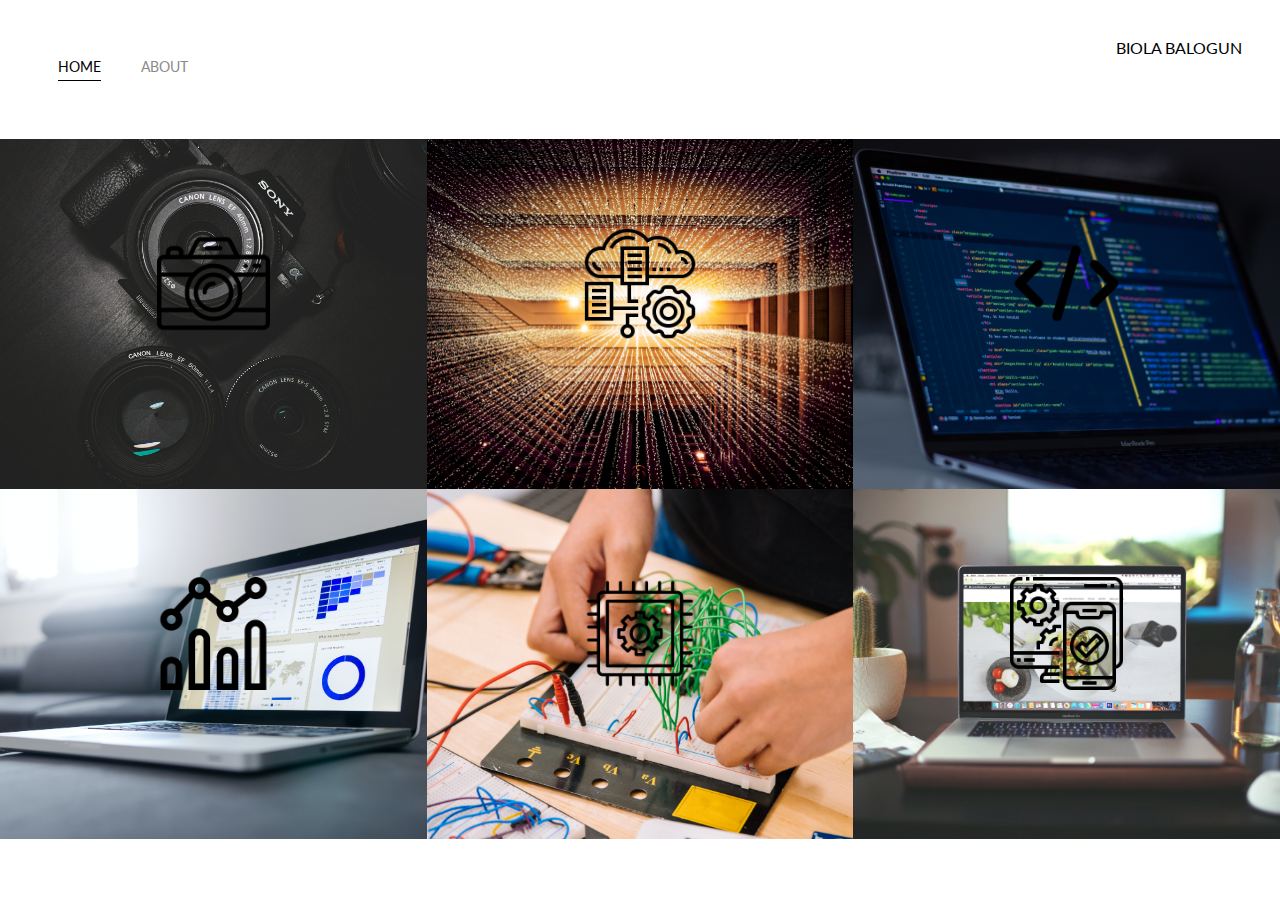
==== index.html @ 8cef8766 "Portfolio under deverlopment" ====
<!DOCTYPE html>
<html lang="en">
  <head>
    <meta charset="UTF-8" />
    <title>Document</title>
    <link rel="preconnect" href="https://fonts.googleapis.com">
    <link rel="preconnect" href="https://fonts.gstatic.com" crossorigin>
    <link href="https://fonts.googleapis.com/css2?family=Lato:wght@300&display=swap" rel="stylesheet">
    <link rel="stylesheet" href="styles.css" />
  </head>
  <body>
    <div class="container">
      <div class="nav-wrapper">
        <div class="left-side">
          <div class="nav-link-wrapper active-nav-link">
            <a href="index.html">Home</a>
          </div>
          <div class="nav-link-wrapper">
            <a href="about.html">About</a>
          </div>
        </div>

        <div class="right-side">
          <div class="brand">
            <div>BIOLA BALOGUN</div>
          </div>
        </div>
      </div>

      <div class="content-wrapper">
            <div class="portfolio-items-wrapper">

                <div class="portfolio-item-wrapper">
                    <div class="portfolio-img-background" style="background-image:url(images/photography.jpg)"></div>
                
                    <div class="img-text-wrapper">
                        <div class="logo-wrapper">
                            <img src="images/logo-camera.png" />
                        </div>

                        <div class="subtitle">
                            I built this website to showcase my ITC skills...
                        </div>
                    </div>
                </div>
                <div class="portfolio-item-wrapper">
                    <div class="portfolio-img-background" style="background-image:url(images/cloud-computing.jpg)"></div>
                
                    <div class="img-text-wrapper">
                        <div class="logo-wrapper">
                            <img src="images/logo-cloud-data.png" />
                        </div>

                        <div class="subtitle">
                            I built this website to showcase my ITC skills...
                        </div>
                    </div>
                </div>
                <div class="portfolio-item-wrapper">
                    <div class="portfolio-img-background" style="background-image:url(images/coding.jpg)"></div>
                
                    <div class="img-text-wrapper">
                        <div class="logo-wrapper">
                            <img src="images/logo-code.png" />
                        </div>

                        <div class="subtitle">
                            I built this website to showcase my ITC skills...
                        </div>
                    </div>
                </div>
                <div class="portfolio-item-wrapper">
                    <div class="portfolio-img-background" style="background-image:url(images/data-analysis.jpg)"></div>
                
                    <div class="img-text-wrapper">
                        <div class="logo-wrapper">
                            <img src="images/logo-analysis.png" />
                        </div>

                        <div class="subtitle">
                            I built this website to showcase my ITC skills...
                        </div>
                    </div>
                </div>
                <div class="portfolio-item-wrapper">
                    <div class="portfolio-img-background" style="background-image:url(images/hw-vs-sw.jpg)"></div>
                
                    <div class="img-text-wrapper">
                        <div class="logo-wrapper">
                            <img src="images/logo-hardware.png" />
                        </div>

                        <div class="subtitle">
                            I built this website to showcase my ITC skills...
                        </div>
                    </div>
                </div>
                <div class="portfolio-item-wrapper">
                    <div class="portfolio-img-background" style="background-image:url(images/web-developer.jpg)"></div>
                
                    <div class="img-text-wrapper">
                        <div class="logo-wrapper">
                            <img src="images/logo-app-development.png" />
                        </div>

                        <div class="subtitle">
                            I built this website to showcase my ITC skills...
                        </div>
                    </div>
                </div>
                
            </div>
      </div>
    </div>
  </body>
  <script>
    const portfolioItems = document.querySelectorAll('.portfolio-item-wrapper')

    portfolioItems.forEach(portfolioItem => {
        portfolioItem.addEventListener('mouseover', () => {
        portfolioItem.childNodes[1].classList.add('img-darken');

        })

        portfolioItem.addEventListener('mouseout', () => {
        portfolioItem.childNodes[1].classList.remove('img-darken');

        })
    })
  </script>
</html>
---- styles.css ----
/* Master style */
body {
    font-family: "Lato", sans-serif;
    margin: 0px;
}

.container {
    display: -ms-grid;
    grid-template-columns: 1fr;
}
.nav-wrapper {
    display: flex;
    justify-content: space-between;
    padding: 38px;
}

.left-side {
    display: flex;
}

/* Nav style */
.nav-wrapper > .left-side > div {
    margin: 20px;
    font-size: 0.9em;
    text-transform: uppercase;
}

.nav-link-wrapper {
    height: 22px;
    border-bottom: 1px solid transparent;
    transition: border-bottom 0.5s;
}

.nav-link-wrapper a {
    color: #8a8a8a;
    text-decoration: none;
    transition: color 0.5s;
}

.nav-link-wrapper:hover {
    border-bottom: 1px solid black;
}
.nav-link-wrapper a:hover {
    color: black;
}

.active-nav-link {
    border-bottom: 1px solid black;
}
.active-nav-link a {
    color: black !important;
}

/* Portfolio */
.portfolio-items-wrapper {
    display: grid;
    grid-template-columns: 1fr 1fr 1fr;
}

.portfolio-item-wrapper {
    position: relative;
}

.portfolio-img-background {
    height: 350px;
    width: 100%;
    background-size: cover;
    background-position: center;
    background-repeat: no-repeat;
}

.img-text-wrapper {
    position: absolute;
    top: 0;
    display: flex;
    flex-direction: column;
    justify-content: center;
    align-items: center;
    height: 100%;
    text-align: center;
    padding-left: 100px;
    padding-right: 100px;
}

.logo-wrapper img {
    width: 50%;
    margin-bottom: 20px;

}


/* Need to be specific */
.img-text-wrapper .subtitle {
    transition: 1s;
    font-weight: 600;
    color: transparent;
}
.img-text-wrapper:hover .subtitle {
    font-weight: 600;
    color: lightseagreen;
}

.img-darken {
    transition: 1s;
    filter: brightness(10%);
}
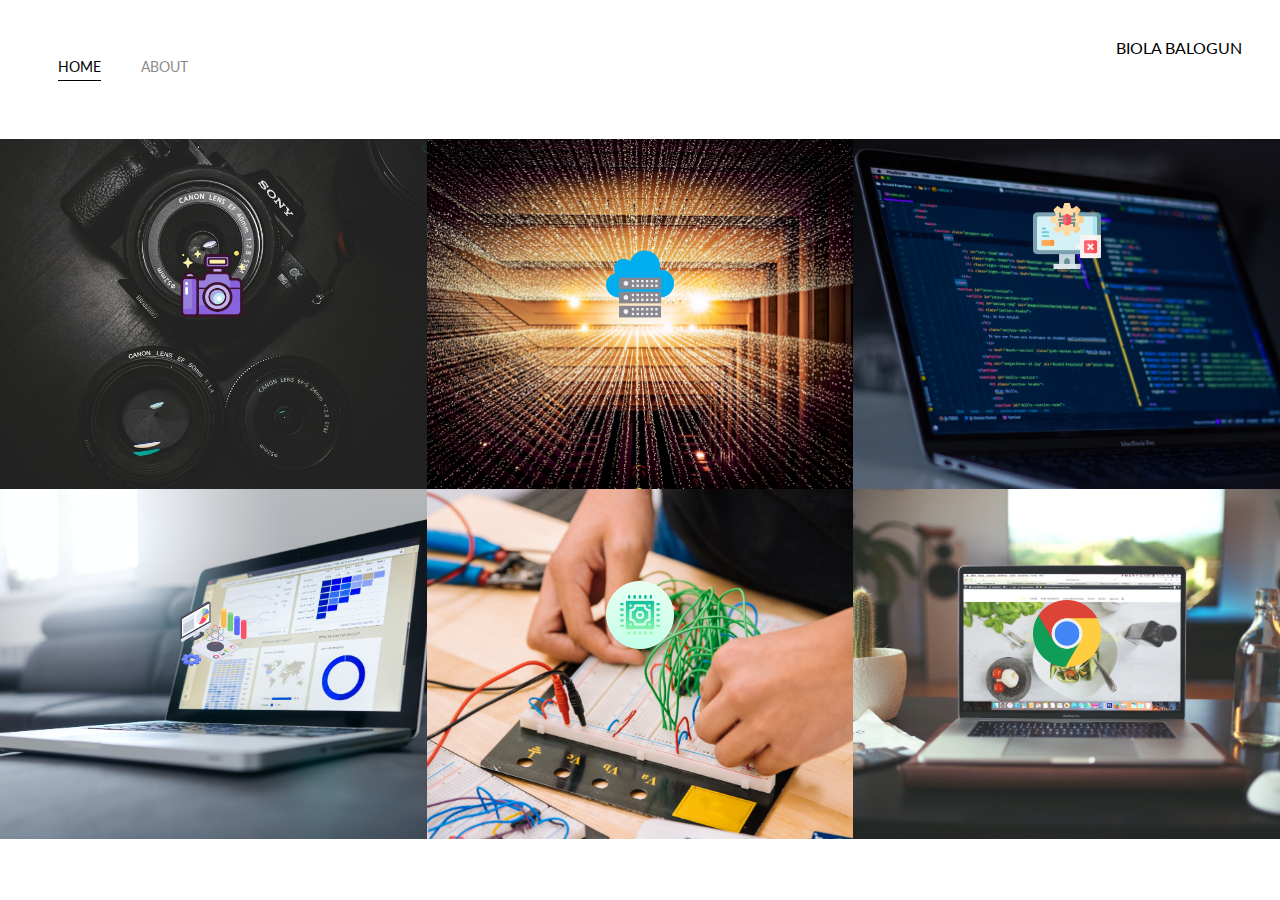
==== commit 04d43c9b: "I updated the "About" page & I changed some logos." ====
--- a/index.html
+++ b/index.html
@@ -61,11 +61,13 @@
                 
                     <div class="img-text-wrapper">
                         <div class="logo-wrapper">
-                            <img src="images/logo-code.png" />
+                            <img src="images/logo-testing.png" />
                         </div>
 
                         <div class="subtitle">
-                            I built this website to showcase my ITC skills...
+                            Tracked defects/bugs which led to the 62% increase in overall quality of SDLC in the organization.
+                            Translate functional and technical specification into test scenarios.
+
                         </div>
                     </div>
                 </div>
@@ -91,7 +93,7 @@
                         </div>
 
                         <div class="subtitle">
-                            I built this website to showcase my ITC skills...
+                            Hardware to software test, by simulation different extreme weather condition and humidity.
                         </div>
                     </div>
                 </div>
--- a/styles.css
+++ b/styles.css
@@ -83,7 +83,7 @@
 }
 
 .logo-wrapper img {
-    width: 50%;
+    width: 30%;
     margin-bottom: 20px;
 
 }
@@ -103,4 +103,18 @@
 .img-darken {
     transition: 1s;
     filter: brightness(10%);
+}
+
+/* About page*/
+.about-content-wrapper {
+    display: grid;
+    grid-template-columns: 1fr 1fr;
+    width: 60%;
+    padding: 1px;
+
+}
+.about-content-wrapper img {
+    width: 80%;
+    margin-left: 3em;
+
 }